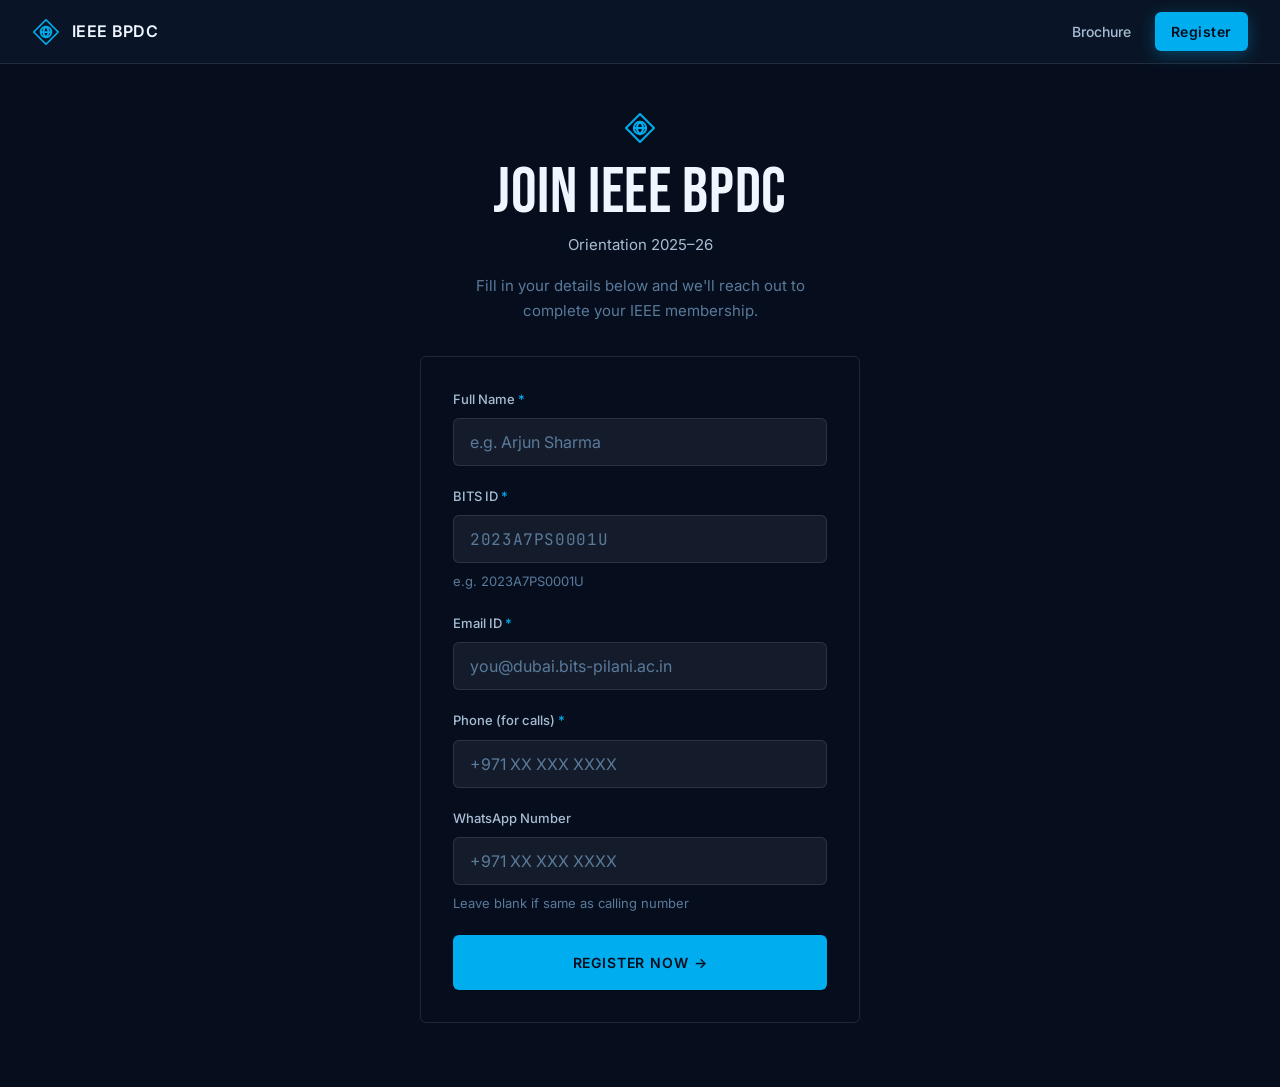
==== register.html @ 5b36d191 "IEEE BPDC orientation site: brochure, registration, admin Recreates the printed trifold as a scrolla" ====
<!DOCTYPE html>
<html lang="en">
<head>
  <meta charset="UTF-8">
  <meta name="viewport" content="width=device-width, initial-scale=1.0">
  <meta name="theme-color" content="#060E1E">
  <title>Join IEEE BPDC</title>
  <meta name="description" content="Register your interest in joining IEEE BPDC Student Chapter. Open to all disciplines at BITS Pilani Dubai.">

  <link rel="icon" type="image/png" href="assets/brand/ieee-icon.png">
  <link rel="apple-touch-icon" href="assets/brand/ieee-icon.png">

  <!-- Fonts -->
  <link rel="preconnect" href="https://fonts.googleapis.com">
  <link rel="preconnect" href="https://fonts.gstatic.com" crossorigin>
  <link href="https://fonts.googleapis.com/css2?family=Bebas+Neue&family=Inter:wght@400;500;600;700&family=JetBrains+Mono:wght@400;500&display=swap" rel="stylesheet">

  <!-- Styles -->
  <link rel="stylesheet" href="css/tokens.css">
  <link rel="stylesheet" href="css/base.css">
  <link rel="stylesheet" href="css/components.css">
</head>
<body data-page="registration">

  <!-- ============ Desktop top nav ============ -->
  <header class="nav-top" aria-label="Site navigation">
    <a href="brochure.html" class="nav-logo">
      <svg viewBox="0 0 24 24" fill="none" stroke="currentColor" stroke-width="1.5" stroke-linecap="round" stroke-linejoin="round" aria-hidden="true">
        <path d="M12 1.5 22.5 12 12 22.5 1.5 12z"/><circle cx="12" cy="12" r="4.6"/>
        <path d="M7.4 12h9.2M12 7.4c1.5 1.3 2.3 2.9 2.3 4.6S13.5 15.3 12 16.6c-1.5-1.3-2.3-2.9-2.3-4.6S10.5 8.7 12 7.4z"/>
      </svg>
      <span>IEEE BPDC</span>
    </a>
    <nav class="nav-links">
      <a href="brochure.html" class="nav-link">Brochure</a>
      <a href="register.html" class="nav-link nav-link-primary">Register</a>
    </nav>
  </header>

  <main class="register-main">

    <!-- ============ Header ============ -->
    <div class="register-header">
      <svg class="ieee-mark" viewBox="0 0 24 24" fill="none" stroke="currentColor" stroke-width="1.5" stroke-linecap="round" stroke-linejoin="round" role="img" aria-label="IEEE logo">
        <path d="M12 1.5 22.5 12 12 22.5 1.5 12z"/><circle cx="12" cy="12" r="4.6"/>
        <path d="M7.4 12h9.2M12 7.4c1.5 1.3 2.3 2.9 2.3 4.6S13.5 15.3 12 16.6c-1.5-1.3-2.3-2.9-2.3-4.6S10.5 8.7 12 7.4z"/>
      </svg>
      <h1>Join IEEE BPDC</h1>
      <p class="register-meta">Orientation 2025&ndash;26</p>
      <p class="register-sub">Fill in your details below and we'll reach out to complete your IEEE membership.</p>
    </div>

    <!-- ============ Form ============ -->
    <div class="form-wrap">
      <form id="registration-form" class="form-card" novalidate>

        <div class="form-group">
          <label for="full-name" class="form-label">Full Name <span class="required-star">*</span></label>
          <input type="text" id="full-name" name="full_name" placeholder="e.g. Arjun Sharma" autocomplete="name" required>
          <p class="form-error" id="full-name-error" role="alert" hidden></p>
        </div>

        <div class="form-group">
          <label for="bits-id" class="form-label">BITS ID <span class="required-star">*</span></label>
          <input type="text" id="bits-id" name="bits_id" placeholder="2023A7PS0001U" autocomplete="off" spellcheck="false" required>
          <p class="form-hint">e.g. 2023A7PS0001U</p>
          <p class="form-error" id="bits-id-error" role="alert" hidden></p>
        </div>

        <div class="form-group">
          <label for="email" class="form-label">Email ID <span class="required-star">*</span></label>
          <input type="email" id="email" name="email" placeholder="you@dubai.bits-pilani.ac.in" autocomplete="email" required>
          <p class="form-warning" id="email-warning" hidden></p>
          <p class="form-error" id="email-error" role="alert" hidden></p>
        </div>

        <div class="form-group">
          <label for="phone-call" class="form-label">Phone (for calls) <span class="required-star">*</span></label>
          <input type="tel" id="phone-call" name="phone_call" placeholder="+971 XX XXX XXXX" autocomplete="tel" required>
          <p class="form-error" id="phone-call-error" role="alert" hidden></p>
        </div>

        <div class="form-group">
          <label for="phone-whatsapp" class="form-label">WhatsApp Number</label>
          <input type="tel" id="phone-whatsapp" name="phone_whatsapp" placeholder="+971 XX XXX XXXX" autocomplete="tel">
          <p class="form-hint">Leave blank if same as calling number</p>
          <p class="form-error" id="phone-whatsapp-error" role="alert" hidden></p>
        </div>

        <p class="error-banner" id="form-error-banner" role="alert" hidden></p>

        <button type="submit" class="btn-primary btn-full" id="submit-btn">Register Now &rarr;</button>
      </form>

      <!-- ============ Success state ============ -->
      <div class="success-state" id="success-state" hidden>
        <div class="success-icon" aria-hidden="true">&#10003;</div>
        <h2>You're registered!</h2>
        <p>We'll reach out on your calling number to complete the IEEE membership process.</p>
        <p class="success-meta">Registered as: <strong id="success-name"></strong></p>
        <a href="brochure.html" class="btn-secondary">&larr; Back to Brochure</a>
      </div>
    </div>

  </main>

  <!-- ============ Mobile bottom nav ============ -->
  <nav class="nav-bottom" aria-label="Main navigation">
    <a href="brochure.html" class="nav-item" data-page="brochure">
      <svg class="nav-icon" viewBox="0 0 24 24" fill="none" stroke="currentColor" stroke-width="1.5" stroke-linecap="round" stroke-linejoin="round" aria-hidden="true">
        <path d="M4 4.5A1.5 1.5 0 0 1 5.5 3H19a1 1 0 0 1 1 1v13a1 1 0 0 1-1 1H5.5A1.5 1.5 0 0 0 4 19.5z"/>
        <path d="M4 19.5A1.5 1.5 0 0 1 5.5 18H20v3H5.5A1.5 1.5 0 0 1 4 19.5z"/>
      </svg>
      <span class="nav-label">Brochure</span>
    </a>
    <a href="register.html" class="nav-item" data-page="register">
      <svg class="nav-icon" viewBox="0 0 24 24" fill="none" stroke="currentColor" stroke-width="1.5" stroke-linecap="round" stroke-linejoin="round" aria-hidden="true">
        <path d="M9 3.5h6a1 1 0 0 1 1 1V6H8V4.5a1 1 0 0 1 1-1z"/>
        <path d="M16 5h2a2 2 0 0 1 2 2v12a2 2 0 0 1-2 2H6a2 2 0 0 1-2-2V7a2 2 0 0 1 2-2h2"/>
        <path d="M8.5 11.5h7M8.5 15.5h5"/>
      </svg>
      <span class="nav-label">Register</span>
    </a>
  </nav>

  <!-- Scripts -->
  <script src="js/config.js"></script>
  <script src="js/supabase.js"></script>
  <script src="js/sheets.js"></script>
  <script src="js/analytics.js"></script>
  <script src="js/form.js"></script>
</body>
</html>
---- css/tokens.css ----
/* ============================================================
   tokens.css — IEEE BPDC Site
   Single source of all design tokens. ONLY a :root block.
   Mirrors DESIGN_SYSTEM.md. Add new tokens here first.
   ============================================================ */

:root {
  /* === Primary Palette === */
  --color-navy-900: #060E1E;        /* Deepest background — page body */
  --color-navy-800: #0A1628;        /* Section backgrounds, card base */
  --color-navy-700: #0D1F3C;        /* Slightly lighter panels */
  --color-navy-600: #1A3A6E;        /* Mid-blue, secondary cards, borders */
  --color-navy-500: #1E4080;        /* Interactive hover states */

  /* === Accent — Cyan (IEEE brand) === */
  --color-cyan-400: #00AEEF;        /* Primary accent: links, highlights, bullets, active states */
  --color-cyan-300: #33C0F4;        /* Lighter cyan for hover on cyan elements */
  --color-cyan-600: #007BAB;        /* Darker cyan for pressed states */
  --color-cyan-muted: rgba(0,174,239,0.12);   /* Low-opacity cyan for highlight boxes */
  --color-cyan-border: rgba(0,174,239,0.30);  /* Cyan border without full saturation */

  /* === Accent — Gold (BPDC chapter) === */
  --color-gold-400: #C9A84C;        /* Used sparingly: chapter badge, premium labels */
  --color-gold-300: #DEC070;        /* Hover on gold elements */
  --color-gold-muted: rgba(201,168,76,0.15);  /* Gold highlight wash */

  /* === Text === */
  --color-text-primary: #F0F6FF;    /* Headings, primary body copy */
  --color-text-secondary: #A8BDD4;  /* Captions, secondary body, metadata */
  --color-text-muted: #5A7A9A;      /* Placeholder text, disabled states */
  --color-text-inverse: #060E1E;    /* Text on cyan or gold backgrounds */

  /* === Surface / UI === */
  --color-surface-card: rgba(255,255,255,0.04);     /* Glass card base */
  --color-surface-card-hover: rgba(255,255,255,0.07);
  --color-surface-input: rgba(255,255,255,0.06);    /* Form input backgrounds */
  --color-surface-input-focus: rgba(0,174,239,0.08);
  --color-border: rgba(255,255,255,0.10);           /* Default dividers and borders */
  --color-border-accent: var(--color-cyan-border);  /* Focused input borders */

  /* === Brochure panel palette (print recreation) === */
  --color-white: #FFFFFF;                       /* Panel A1/B1 print white — not for large text blocks */
  --color-paper-100: #FFFFFF;                   /* Panel A1 gradient stop 1 */
  --color-paper-200: #E8F4FD;                   /* Panel A1 gradient stop 2 */
  --color-paper-300: #C5E0F5;                   /* Panel A1 gradient stop 3 */
  --color-paper-ink: var(--color-navy-800);     /* Text on the light panel */
  --color-paper-ink-accent: var(--color-navy-600); /* Highlighted words on the light panel */
  --color-paper-rule: rgba(10,22,40,0.15);      /* Divider on the light panel */
  --color-benefits-start: #1A8FB8;              /* Panel B1 gradient origin */
  --color-pill-surface: rgba(255,255,255,0.10); /* Panel B1 benefit pill */
  --color-pill-border: rgba(255,255,255,0.18);
  --color-pill-text: rgba(255,255,255,0.80);
  --color-panel-glass: rgba(255,255,255,0.07);  /* Panel A2 highlight card */
  --color-panel-glass-soft: rgba(255,255,255,0.05); /* Panel B2 event card */

  /* === Path A: exact print reproduction, back side === */
  --print-b1-sky-1: #AFDFEC;      /* B1 gradient, top-left */
  --print-b1-sky-2: #8CC5DE;
  --print-b1-sky-3: #7EB3D3;      /* B1 gradient, right edge */
  --print-navy-frame: #16324F;    /* B1 dark container + pill outline */
  --print-pill: #8FCFE3;          /* B1 benefit pill fill */
  --print-pill-ink: #10283F;      /* B1 pill text */
  --print-b2-sky-1: #6E9FC4;      /* B2 gradient */
  --print-b2-sky-2: #5F92BC;
  --print-b2-card: rgba(48,86,122,0.88);  /* B2 event card */
  --print-b3-navy: #16305A;       /* B3 panel ground */
  --print-b3-navy-deep: #0F2344;
  --print-card-paper: #FBFCFD;    /* B3 emblem card */
  --print-emblem-navy: #16294D;
  --print-gold: #C9A84C;
  --print-gold-deep: #A8862F;

  /* === Path A: exact print reproduction, front side === */
  --print-a1-sky-1: #C6E6F1;      /* A1 panel ground */
  --print-a1-sky-2: #9FCFE4;
  --print-a1-sky-3: #7FB6D8;
  --print-paper: #F7FBFD;         /* A1 white card */
  --print-ink: #16294D;           /* navy body text across the front side */
  --print-ink-accent: #1F4E9C;    /* highlighted figures: 1884, 460000, 140+ years */
  --print-a2-sky-1: #CFE7F2;      /* A2 panel ground */
  --print-a2-sky-2: #A9CFE6;
  --print-a2-sky-3: #8CBDDC;
  --print-a2-card: rgba(255,255,255,0.52);
  --print-a3-sky-1: #7AA7CE;      /* A3 panel ground, deepest of the three */
  --print-a3-sky-2: #5183B3;
  --print-a3-sky-3: #3F6C9C;

  /* === Semantic (admin dashboard) === */
  --color-success: #22C55E;
  --color-warning: #F59E0B;
  --color-error: #EF4444;

  /* === Type Scale — Display (Bebas Neue) === */
  --type-display-xl: clamp(3.5rem, 8vw, 6rem);
  --type-display-lg: clamp(2.5rem, 5vw, 4rem);
  --type-display-md: clamp(1.8rem, 3.5vw, 2.5rem);

  /* === Type Scale — Body (Inter) === */
  --type-body-xl: 1.125rem;
  --type-body-lg: 1rem;
  --type-body-md: 0.9375rem;
  --type-body-sm: 0.8125rem;
  --type-body-xs: 0.6875rem;

  /* === Type Scale — Labels === */
  --type-label-lg: 0.875rem;
  --type-label-sm: 0.6875rem;

  /* === Type Scale — Mono (JetBrains Mono) === */
  --type-mono-lg: 1rem;
  --type-mono-sm: 0.8125rem;

  /* === Spacing (base-4) === */
  --space-1: 0.25rem;   /*  4px */
  --space-2: 0.5rem;    /*  8px */
  --space-3: 0.75rem;   /* 12px */
  --space-4: 1rem;      /* 16px */
  --space-5: 1.25rem;   /* 20px */
  --space-6: 1.5rem;    /* 24px */
  --space-8: 2rem;      /* 32px */
  --space-10: 2.5rem;   /* 40px */
  --space-12: 3rem;     /* 48px */
  --space-16: 4rem;     /* 64px */
  --space-20: 5rem;     /* 80px */
  --space-24: 6rem;     /* 96px */

  /* === Border Radius === */
  --radius-sm: 6px;
  --radius-md: 12px;
  --radius-lg: 18px;
  --radius-xl: 24px;
  --radius-pill: 999px;

  /* === Shadows and Glows === */
  --shadow-card: 0 2px 16px rgba(0,0,0,0.4);
  --shadow-card-hover: 0 8px 32px rgba(0,0,0,0.5), 0 0 0 1px var(--color-cyan-border);
  --glow-cyan: 0 0 24px rgba(0,174,239,0.25);
  --shadow-button: 0 4px 16px rgba(0,174,239,0.30);

  /* === Font Families === */
  --font-display: 'Bebas Neue', 'Arial Narrow', sans-serif;
  --font-body: 'Inter', system-ui, -apple-system, sans-serif;
  --font-mono: 'JetBrains Mono', ui-monospace, monospace;
}
---- css/base.css ----
/* ============================================================
   base.css — IEEE BPDC Site
   Reset, body, base typography, navigation.
   Every color references a token from tokens.css.
   ============================================================ */

/* ── 1. Reduced motion ──────────────────────────────────── */
@media (prefers-reduced-motion: reduce) {
  *, *::before, *::after {
    animation-duration: 0.01ms !important;
    animation-iteration-count: 1 !important;
    transition-duration: 0.01ms !important;
    scroll-behavior: auto !important;
  }
}

/* ── 2. Reset ───────────────────────────────────────────── */
*, *::before, *::after { box-sizing: border-box; margin: 0; padding: 0; }
img, svg { display: block; max-width: 100%; }
button { cursor: pointer; font: inherit; color: inherit; }
a { color: inherit; text-decoration: none; }
input, button, select, textarea { font-family: inherit; }
[hidden] { display: none !important; }

/* ── 3. Body ────────────────────────────────────────────── */
html { -webkit-text-size-adjust: 100%; }

body {
  background: var(--color-navy-900);
  background-repeat: no-repeat;
  background-attachment: fixed;
  color: var(--color-text-primary);
  font-family: var(--font-body);
  font-size: var(--type-body-lg);
  line-height: 1.65;
  -webkit-font-smoothing: antialiased;
  -moz-osx-font-smoothing: grayscale;
  padding-bottom: 60px; /* bottom nav height on mobile */
  overflow-x: hidden;
}
body[data-page="brochure"] {
  background-image: radial-gradient(ellipse 80% 40% at 50% 0%, rgba(0,174,239,0.06) 0%, transparent 70%);
}

/* ── 4. Base typography ─────────────────────────────────── */
h1, h2, h3 {
  font-family: var(--font-display);
  font-weight: 400;
  text-wrap: balance;
  line-height: 1.02;
  letter-spacing: 0.01em;
}
h4, h5, h6 { font-family: var(--font-body); font-weight: 600; text-wrap: balance; }
p { max-width: 65ch; }
ul, ol { list-style: none; }
strong, b { font-weight: 700; }
a:focus-visible,
button:focus-visible,
input:focus-visible {
  outline: 2px solid var(--color-cyan-400);
  outline-offset: 2px;
}
::selection { background: var(--color-cyan-400); color: var(--color-text-inverse); }

.visually-hidden {
  position: absolute;
  width: 1px; height: 1px;
  padding: 0; margin: -1px;
  overflow: hidden;
  clip: rect(0 0 0 0);
  white-space: nowrap;
  border: 0;
}

/* ── 5. Desktop top nav ─────────────────────────────────── */
.nav-top {
  display: none; /* mobile uses the bottom nav */
  position: sticky;
  top: 0;
  z-index: 100;
  background: rgba(10,22,40,0.92);
  backdrop-filter: blur(12px);
  -webkit-backdrop-filter: blur(12px);
  border-bottom: 1px solid var(--color-border);
  height: 64px;
  align-items: center;
  justify-content: space-between;
  padding: 0 var(--space-8);
}
.nav-logo {
  display: flex;
  align-items: center;
  gap: var(--space-3);
  font-weight: 600;
  font-size: var(--type-body-lg);
  color: var(--color-text-primary);
  letter-spacing: 0.02em;
}
.nav-logo svg { width: 28px; height: 28px; color: var(--color-cyan-400); }
.nav-links { display: flex; align-items: center; gap: var(--space-2); }
.nav-link {
  font-size: var(--type-label-lg);
  font-weight: 500;
  color: var(--color-text-secondary);
  padding: var(--space-2) var(--space-4);
  border-radius: var(--radius-sm);
  transition: color 0.18s ease, background 0.18s ease;
}
.nav-link:hover { color: var(--color-text-primary); background: var(--color-surface-card); }
.nav-link.active { color: var(--color-cyan-400); }
.nav-link-primary {
  background: var(--color-cyan-400);
  color: var(--color-text-inverse);
  font-weight: 600;
  letter-spacing: 0.04em;
  box-shadow: var(--shadow-button);
}
.nav-link-primary:hover { background: var(--color-cyan-300); color: var(--color-text-inverse); }
.nav-link-primary.active { color: var(--color-text-inverse); }
.nav-link-muted { color: var(--color-text-muted); }

/* ── 6. Mobile bottom nav ───────────────────────────────── */
.nav-bottom {
  position: fixed;
  bottom: 0;
  left: 0;
  width: 100%;
  z-index: 100;
  background: var(--color-navy-800);
  border-top: 1px solid var(--color-border);
  display: flex;
  height: 60px;
  padding-bottom: env(safe-area-inset-bottom, 0);
}
.nav-item {
  flex: 1;
  display: flex;
  flex-direction: column;
  align-items: center;
  justify-content: center;
  gap: 2px;
  color: var(--color-text-muted);
  transition: color 0.18s ease;
}
.nav-icon { width: 24px; height: 24px; color: currentColor; }
.nav-label {
  font-size: var(--type-body-xs);
  font-weight: 500;
  letter-spacing: 0.06em;
  text-transform: uppercase;
}
.nav-item:hover { color: var(--color-text-secondary); }
.nav-item.active { color: var(--color-cyan-400); }
.nav-item.active .nav-icon { color: var(--color-cyan-400); }

/* ── 7. Responsive nav swap ─────────────────────────────── */
@media (min-width: 768px) {
  /* .nav-top is position:sticky, so it occupies flow space itself —
     no body padding-top is needed to clear it. */
  body { padding-bottom: 0; }
  .nav-top { display: flex; }
  .nav-bottom { display: none; }
}
---- css/components.css ----
/* ============================================================
   components.css — IEEE BPDC Site
   Buttons, forms, cards, brochure panels, admin UI.
   All colors reference tokens from tokens.css.
   ============================================================ */

/* ── 1. Primary button ──────────────────────────────────── */
.btn-primary {
  display: inline-flex;
  align-items: center;
  justify-content: center;
  gap: var(--space-2);
  background: var(--color-cyan-400);
  color: var(--color-text-inverse);
  font-family: var(--font-body);
  font-weight: 600;
  font-size: var(--type-label-lg);
  letter-spacing: 0.06em;
  text-transform: uppercase;
  padding: var(--space-4) var(--space-8);
  border-radius: var(--radius-sm);
  border: none;
  min-height: 48px;
  transition: background 0.18s ease;
}
.btn-primary:hover { background: var(--color-cyan-300); }
.btn-primary:active { background: var(--color-cyan-600); }
.btn-primary:disabled,
.btn-primary[disabled] { opacity: 0.45; cursor: not-allowed; transform: none; }

/* ── 2. Secondary button ────────────────────────────────── */
.btn-secondary {
  display: inline-flex;
  align-items: center;
  justify-content: center;
  gap: var(--space-2);
  background: transparent;
  color: var(--color-cyan-400);
  font-family: var(--font-body);
  font-weight: 600;
  font-size: var(--type-label-lg);
  letter-spacing: 0.06em;
  text-transform: uppercase;
  padding: var(--space-4) var(--space-8);
  border-radius: var(--radius-sm);
  border: 1px solid var(--color-cyan-border);
  min-height: 48px;
  transition: background 0.18s ease, border-color 0.18s ease, color 0.18s ease;
}
.btn-secondary:hover { background: var(--color-cyan-muted); border-color: var(--color-cyan-400); color: var(--color-cyan-300); }
.btn-secondary:active { color: var(--color-cyan-600); }
.btn-secondary:disabled { opacity: 0.45; cursor: not-allowed; }

/* ── 3. Button modifiers ────────────────────────────────── */
.btn-full { width: 100%; justify-content: center; }
.btn-sm {
  padding: var(--space-2) var(--space-4);
  font-size: var(--type-body-sm);
  min-height: 36px;
}

/* ── 4. Spinner ─────────────────────────────────────────── */
.spinner {
  display: inline-block;
  width: 16px; height: 16px;
  border: 2px solid rgba(6,14,30,0.30);
  border-top-color: var(--color-text-inverse);
  border-radius: 50%;
  animation: spin 0.7s linear infinite;
}
@keyframes spin { to { transform: rotate(360deg); } }

/* ── 5. Form groups ─────────────────────────────────────── */
.form-group { display: flex; flex-direction: column; gap: var(--space-2); }
.form-label {
  font-family: var(--font-body);
  font-weight: 500;
  font-size: var(--type-body-sm);
  color: var(--color-text-secondary);
}
.required-star { color: var(--color-cyan-400); }
.form-hint {
  font-size: var(--type-body-sm);
  color: var(--color-text-muted);
}
.form-error {
  font-size: var(--type-body-sm);
  color: var(--color-error);
}
.form-warning {
  font-size: var(--type-body-sm);
  color: var(--color-warning);
}

/* ── 6. Inputs ──────────────────────────────────────────── */
input[type="text"],
input[type="email"],
input[type="tel"],
input[type="password"],
textarea {
  width: 100%;
  background: var(--color-surface-input);
  border: 1px solid var(--color-border);
  border-radius: var(--radius-sm);
  color: var(--color-text-primary);
  font-family: var(--font-body);
  font-weight: 400;
  font-size: var(--type-body-lg);
  padding: var(--space-3) var(--space-4);
  min-height: 48px;
  transition: border-color 0.18s ease, background 0.18s ease, box-shadow 0.18s ease;
}
input::placeholder, textarea::placeholder { color: var(--color-text-muted); }
input:focus, textarea:focus {
  outline: none;
  border-color: var(--color-cyan-400);
  background: var(--color-surface-input-focus);
}
input.has-error,
input.has-error:focus {
  border-color: var(--color-error);
}
/* BITS ID reads as a technical value — mono per the design system */
#bits-id { font-family: var(--font-mono); letter-spacing: 0.04em; }

/* ── 7. Card base ───────────────────────────────────────── */
.card {
  background: var(--color-surface-card);
  border: 1px solid var(--color-border);
  border-radius: var(--radius-md);
  padding: var(--space-6);
  backdrop-filter: blur(8px);
  -webkit-backdrop-filter: blur(8px);
}
.card-interactive { transition: box-shadow 0.2s ease, border-color 0.2s ease; }
.card-interactive:hover { box-shadow: var(--shadow-card-hover); }

/* ── 8. Stat tiles ──────────────────────────────────────── */
.stats-row { display: grid; grid-template-columns: 1fr; gap: var(--space-4); }
@media (min-width: 640px) { .stats-row { grid-template-columns: repeat(3, 1fr); } }

.stat-tile {
  background: var(--color-surface-card);
  border: 1px solid var(--color-border);
  border-left: 3px solid var(--color-cyan-400);
  border-radius: var(--radius-md);
  padding: var(--space-6);
}
.stat-number {
  font-family: var(--font-mono);
  font-size: var(--type-display-md);
  font-weight: 500;
  color: var(--color-text-primary);
  line-height: 1;
  margin-bottom: var(--space-2);
  font-variant-numeric: tabular-nums;
}
.stat-label {
  font-family: var(--font-body);
  font-weight: 600;
  font-size: var(--type-body-sm);
  color: var(--color-text-secondary);
  text-transform: uppercase;
  letter-spacing: 0.08em;
}
.stat-description {
  font-family: var(--font-body);
  font-weight: 400;
  font-size: var(--type-body-xs);
  color: var(--color-text-muted);
  margin-top: var(--space-1);
}

/* ── 9. Data table ──────────────────────────────────────── */
.table-container {
  overflow-x: auto;
  border: 1px solid var(--color-border);
  border-radius: var(--radius-md);
}
.data-table {
  width: 100%;
  border-collapse: collapse;
  font-size: var(--type-body-sm);
  white-space: nowrap;
}
.data-table th {
  background: var(--color-navy-800);
  color: var(--color-text-muted);
  font-family: var(--font-body);
  font-weight: 600;
  font-size: var(--type-body-xs);
  letter-spacing: 0.08em;
  text-transform: uppercase;
  padding: var(--space-3) var(--space-4);
  text-align: left;
  border-bottom: 1px solid var(--color-border);
  position: sticky;
  /* .table-container is an overflow-x:auto scroll container, so sticky here
     resolves against that container, not the page. Offsetting by the 56px
     nav height would push the header down inside the table and hide row 1. */
  top: 0;
  z-index: 1;
}
.data-table td {
  padding: var(--space-3) var(--space-4);
  border-bottom: 1px solid var(--color-border);
  color: var(--color-text-primary);
  font-family: var(--font-mono);
  font-size: var(--type-mono-sm);
}
.data-table td:nth-child(2) {
  font-family: var(--font-body);
  font-weight: 500;
}
.data-table tbody tr:hover { background: var(--color-surface-card-hover); }
.data-table tbody tr:last-child td { border-bottom: none; }
.row-number { color: var(--color-text-muted); font-variant-numeric: tabular-nums; }
.table-empty {
  text-align: center;
  color: var(--color-text-muted);
  font-family: var(--font-body);
  padding: var(--space-12) var(--space-6);
  white-space: normal;
}

/* ── 10. Brochure panel base ────────────────────────────── */
.brochure-hero {
  background: var(--color-navy-800);
  border-bottom: 1px solid var(--color-border);
  min-height: 56px;
  display: flex;
  align-items: center;
  justify-content: space-between;
  gap: var(--space-4);
  padding: var(--space-2) var(--space-4);
  flex-wrap: wrap;
}
.brochure-hero-left {
  display: flex;
  align-items: center;
  gap: var(--space-3);
  flex-wrap: wrap;
}
.brochure-hero-name {
  font-weight: 600;
  font-size: var(--type-body-sm);
  letter-spacing: 0.12em;
  text-transform: uppercase;
  color: var(--color-text-secondary);
}
.brochure-hero-sep { color: var(--color-text-muted); }
.brochure-hero-meta {
  font-weight: 400;
  font-size: var(--type-body-sm);
  color: var(--color-text-muted);
  white-space: nowrap;
}
@media (min-width: 768px) { .brochure-hero { min-height: 64px; padding-inline: var(--space-8); } }

/* ---------- Institutional co-brand lockup ---------- */
.cobrand {
  display: flex;
  align-items: center;
  gap: var(--space-3);
  flex-shrink: 0;
}
.cobrand-ieee { width: auto; height: 28px; }
.cobrand-bits { width: auto; height: 34px; }
.cobrand-rule {
  width: 1px;
  height: 26px;
  background: var(--color-border);
  flex-shrink: 0;
}
.cobrand-x {
  font-family: var(--font-body);
  font-weight: 500;
  font-size: var(--type-body-md);
  color: var(--color-text-muted);
  line-height: 1;
}
@media (min-width: 768px) {
  .cobrand-ieee { height: 32px; }
  .cobrand-bits { height: 40px; }
  .cobrand-rule { height: 32px; }
}
/* On a light ground the lockup needs the ink-coloured divider */
.cobrand-on-paper .cobrand-rule { background: rgba(22,41,77,0.28); }
.cobrand-on-paper .cobrand-x { color: var(--print-ink); }

.brochure-grid { display: grid; grid-template-columns: 1fr; }
@media (min-width: 768px) {
  .brochure-grid { grid-template-columns: 1fr 1fr 1fr; }
}

.panel {
  position: relative;
  overflow: hidden;
  display: flex;
  flex-direction: column;
  gap: var(--space-5);
  padding: var(--space-10) var(--space-6);
  opacity: 1;
}
@media (min-width: 768px) {
  .panel { min-height: 640px; padding: var(--space-12) var(--space-8); }
}
.panel > * { position: relative; z-index: 1; }
.panel-title {
  font-family: var(--font-display);
  font-size: var(--type-display-xl);
  color: var(--color-text-primary);
  line-height: 1.0;
}
.panel-title-lg { font-size: var(--type-display-lg); }
.panel-title-md { font-size: var(--type-display-md); }
.panel-body {
  font-size: var(--type-body-lg);
  color: var(--color-text-primary);
}
.panel-body-secondary { color: var(--color-text-secondary); }

/* Scroll-in animation */
.panel, .reveal { transition: opacity 0.4s ease-out, transform 0.4s ease-out; }
.js-reveal .panel,
.js-reveal .reveal { opacity: 0; transform: translateY(20px); }
.js-reveal .panel.is-visible,
.js-reveal .reveal.is-visible { opacity: 1; transform: translateY(0); }
.js-reveal .panel.is-visible > * { animation: panel-child-in 0.4s ease-out both; }
.js-reveal .panel.is-visible > *:nth-child(1) { animation-delay: 0ms; }
.js-reveal .panel.is-visible > *:nth-child(2) { animation-delay: 80ms; }
.js-reveal .panel.is-visible > *:nth-child(3) { animation-delay: 160ms; }
.js-reveal .panel.is-visible > *:nth-child(4) { animation-delay: 240ms; }
.js-reveal .panel.is-visible > *:nth-child(5) { animation-delay: 320ms; }
.js-reveal .panel.is-visible > *:nth-child(6) { animation-delay: 400ms; }
.js-reveal .panel.is-visible > *:nth-child(n+7) { animation-delay: 480ms; }
/* Decorative layers must not animate in with the content flow */
.js-reveal .panel.is-visible > .deco-dots,
.js-reveal .panel.is-visible > .deco-skyline,
.js-reveal .panel.is-visible > .deco-sparkles,
.js-reveal .panel.is-visible > .deco-corner { animation: none; }
@keyframes panel-child-in {
  from { opacity: 0; transform: translateY(12px); }
  to   { opacity: 1; transform: translateY(0); }
}

/* ============================================================
   PATH A — exact reproduction of the printed front side.
   Light blue panels, white display headings, navy body copy.
   ============================================================ */

/* ---------- Panel A1 — About Us ---------- */
.panel-a1 {
  background: linear-gradient(152deg,
    var(--print-a1-sky-1) 0%,
    var(--print-a1-sky-2) 45%,
    var(--print-a1-sky-3) 100%);
  color: var(--print-ink);
  padding: var(--space-6) var(--space-5);
  justify-content: center;
}
.about-card {
  background: var(--print-paper);
  border: 2px solid var(--print-ink);
  border-radius: 26px;
  padding: var(--space-8) var(--space-6);
  position: relative;
  overflow: hidden;
  display: flex;
  flex-direction: column;
  align-items: center;
  gap: var(--space-4);
  text-align: center;
}
/* faint skyline + swoosh watermarks inside the card */
.about-card .deco-skyline {
  position: absolute; left: 0; right: 0; top: 8%;
  width: 100%; height: 58%;
  z-index: 0; opacity: 0.13; color: var(--print-ink-accent);
}
.about-card .deco-swoosh {
  position: absolute; left: -18%; bottom: -12%;
  width: 136%; z-index: 0; opacity: 0.5; color: #7FB6D8;
}
.about-card .deco-dots { position: absolute; top: 16px; right: 16px; z-index: 0; color: var(--print-ink-accent); opacity: 0.22; }
.about-card > *:not(.deco-skyline):not(.deco-swoosh):not(.deco-dots) { position: relative; z-index: 1; }

.ieee-lockup-img { width: min(78%, 260px); height: auto; }
.a1-tagline {
  font-family: var(--font-body);
  font-weight: 700;
  font-style: italic;
  font-size: clamp(1.05rem, 2.6vw, 1.5rem);
  line-height: 1.2;
  color: var(--print-ink);
  max-width: none;
}
.a1-rule {
  width: 68%;
  height: 1px;
  background: rgba(22,41,77,0.28);
  position: relative;
  border: 0;
}
.a1-rule::after {
  content: "";
  position: absolute;
  left: 50%; top: 50%;
  width: 5px; height: 5px;
  border-radius: 50%;
  background: var(--print-ink-accent);
  transform: translate(-50%, -50%);
}
.about-badge {
  display: inline-block;
  background: var(--print-ink);
  color: var(--color-white);
  border: 2px solid #4B77C4;
  border-radius: var(--radius-pill);
  padding: var(--space-2) var(--space-8);
  font-family: var(--font-display);
  font-size: clamp(1.1rem, 2.6vw, 1.5rem);
  letter-spacing: 0.06em;
  line-height: 1.15;
}
.panel-a1 p {
  color: var(--print-ink);
  font-size: var(--type-body-md);
  line-height: 1.5;
  max-width: 40ch;
  margin: 0 auto;
}
.panel-a1 .text-accent { color: var(--print-ink-accent); font-weight: 700; }
.icon-block {
  display: flex;
  align-items: center;
  gap: var(--space-4);
  text-align: left;
}
.icon-block .icon-ring {
  width: 54px; height: 54px;
  flex-shrink: 0;
  border: 1.5px solid var(--print-ink);
  border-radius: 50%;
  display: flex; align-items: center; justify-content: center;
}
.icon-block .icon-ring svg { width: 30px; height: 30px; color: var(--print-ink); }
.icon-block .icon-divider { width: 1px; align-self: stretch; background: rgba(22,41,77,0.25); }
.icon-block p { text-align: left; font-size: var(--type-body-sm); margin: 0; }

.stats-strip {
  display: grid;
  grid-template-columns: repeat(4, 1fr);
  background: var(--color-white);
  border-radius: 14px;
  padding: var(--space-3) var(--space-1);
  width: 100%;
}
.stat-item {
  display: flex;
  flex-direction: column;
  align-items: center;
  gap: 2px;
  padding: 0 var(--space-1);
  border-left: 1px solid rgba(22,41,77,0.18);
}
.stat-item:first-child { border-left: 0; }
.stat-item svg { width: 24px; height: 24px; color: var(--print-ink); }
.stat-item-number {
  font-family: var(--font-display);
  font-size: clamp(1rem, 2.4vw, 1.4rem);
  line-height: 1.05;
  color: var(--print-ink-accent);
  letter-spacing: 0.01em;
}
.stat-item-label {
  font-weight: 600;
  font-size: 0.5rem;
  text-transform: uppercase;
  letter-spacing: 0.05em;
  color: var(--print-ink);
  line-height: 1.2;
}

/* ---------- Panel A2 — Why Join IEEE? ---------- */
.panel-a2 {
  background: linear-gradient(165deg,
    var(--print-a2-sky-1) 0%,
    var(--print-a2-sky-2) 55%,
    var(--print-a2-sky-3) 100%);
  gap: var(--space-4);
}
.panel-a2 .print-title { font-size: clamp(2.3rem, 5.2vw, 3.5rem); }
.panel-a2 .panel-body,
.panel-a2 .lead-bold,
.panel-a2 .disciplines,
.panel-a2 .closing-line {
  color: var(--print-ink);
  font-weight: 700;
  font-size: var(--type-body-lg);
  line-height: 1.45;
  max-width: 34ch;
}
.benefit-card {
  background: var(--print-a2-card);
  border: 0;
  border-radius: 6px 20px 20px 20px;
  padding: var(--space-5) var(--space-5) var(--space-5) var(--space-4);
}
.benefit-card-heading {
  font-weight: 700;
  font-size: var(--type-body-lg);
  color: var(--print-ink);
  margin-bottom: var(--space-2);
}
.benefit-list li {
  position: relative;
  padding-left: var(--space-5);
  padding-block: 2px;
  color: var(--print-ink);
  font-weight: 700;
  font-size: var(--type-body-lg);
  line-height: 1.4;
}
.benefit-list li::before {
  content: "\2022";
  position: absolute;
  left: 4px;
  color: var(--print-ink);
}
.who-can-join { margin-top: var(--space-6); }

/* ---------- Panel A3 — Vision & Mission ---------- */
.panel-a3 {
  background: linear-gradient(168deg,
    var(--print-a3-sky-1) 0%,
    var(--print-a3-sky-2) 52%,
    var(--print-a3-sky-3) 100%);
  gap: var(--space-4);
}
.panel-a3 .print-title { font-size: clamp(2.4rem, 5.6vw, 3.7rem); }
.panel-a3 .panel-body {
  color: var(--color-white);
  font-weight: 700;
  font-size: var(--type-body-lg);
  line-height: 1.45;
  max-width: 34ch;
}
.a3-heading-row { display: flex; align-items: flex-start; justify-content: space-between; gap: var(--space-3); }
.a3-icon { width: clamp(74px, 15vw, 118px); height: auto; color: var(--color-white); flex-shrink: 0; }
.panel-cta {
  margin-top: auto;
  padding-top: var(--space-8);
  font-weight: 700;
  font-size: clamp(1.1rem, 2.6vw, 1.5rem);
  color: var(--color-white);
  line-height: 1.5;
  max-width: none;
}
.panel-cta span { text-decoration: underline; text-underline-offset: 5px; text-decoration-thickness: 2px; }

/* ============================================================
   PATH A — exact reproduction of the printed back side.
   Colours, structure and hierarchy follow the brochure artwork
   rather than the dark-only site palette.
   ============================================================ */

/* ---------- Shared: small-caps display headings ---------- */
.print-title {
  font-family: var(--font-display);
  color: var(--color-white);
  line-height: 0.92;
  letter-spacing: 0.005em;
  font-size: clamp(2.6rem, 6.5vw, 3.9rem);
  max-width: none;
}
.print-title .cap { font-size: 1.24em; line-height: 0.8; }

/* ---------- Panel B1 — Membership Benefits ---------- */
.panel-b1 {
  background:
    linear-gradient(118deg,
      var(--print-b1-sky-1) 0%,
      var(--print-b1-sky-2) 52%,
      var(--print-b1-sky-3) 100%);
  gap: var(--space-6);
  padding-top: var(--space-16);
}
/* descending circuit traces, upper-left */
.panel-b1 .deco-circuit {
  position: absolute;
  top: 0; left: 0;
  width: 100%;
  height: 128px;
  z-index: 0;
  color: var(--print-navy-frame);
  opacity: 0.28;
  pointer-events: none;
}
.benefit-frame {
  background: var(--print-navy-frame);
  border-radius: 26px;
  padding: var(--space-4);
  display: flex;
  flex-direction: column;
  gap: var(--space-3);
}
.benefit-pill {
  background: var(--print-pill);
  border: 2px solid var(--print-navy-frame);
  border-radius: 14px;
  padding: var(--space-4) var(--space-5);
  text-align: center;
  color: var(--print-pill-ink);
  font-size: var(--type-body-md);
  line-height: 1.45;
  max-width: none;
}
.benefit-pill strong { font-weight: 700; color: var(--print-pill-ink); }

/* ---------- Panel B2 — What We Have Organized ---------- */
.panel-b2 {
  background: linear-gradient(150deg, var(--print-b2-sky-1) 0%, var(--print-b2-sky-2) 100%);
  gap: var(--space-5);
}
.panel-b2 .print-title {
  margin-bottom: var(--space-1);
  font-size: clamp(2.1rem, 4.4vw, 3.3rem);
  white-space: nowrap;
}
.b2-heading { display: flex; align-items: flex-end; justify-content: flex-start; gap: var(--space-4); flex-wrap: wrap; }
.b2-heading-text { display: flex; flex-direction: column; }
.b2-year {
  font-family: var(--font-display);
  font-size: clamp(1.3rem, 3vw, 1.75rem);
  color: var(--color-white);
  letter-spacing: 0.02em;
  line-height: 1;
}
.b2-globe { width: clamp(52px, 9vw, 78px); height: auto; color: var(--color-white); flex-shrink: 0; margin-bottom: 0.42em; }
.event-grid { display: flex; flex-direction: column; gap: var(--space-5); }
.event-card {
  background: var(--print-b2-card);
  border: 0;
  border-radius: 18px;
  padding: var(--space-5) var(--space-6);
}
.event-card-label {
  font-family: var(--font-body);
  font-weight: 700;
  font-size: var(--type-body-lg);
  color: var(--color-white);
  margin-bottom: var(--space-2);
}
.event-card ul { list-style: none; padding-left: var(--space-4); }
.event-card li {
  font-size: var(--type-body-lg);
  color: var(--color-white);
  padding: 1px 0 1px var(--space-5);
  position: relative;
  line-height: 1.5;
}
.event-card li::before {
  content: "\2022";
  color: var(--color-white);
  position: absolute;
  left: 0;
  font-size: 1.1em;
}

/* ---------- Panel B3 — Chapter identity & contact ---------- */
.panel-b3 {
  background: var(--print-b3-navy);
  gap: var(--space-6);
  padding-inline: var(--space-5);
}
.panel-b3::before {
  content: "";
  position: absolute; inset: 0; z-index: 0;
  background-image:
    radial-gradient(var(--print-gold) 1px, transparent 1.2px),
    radial-gradient(var(--print-gold) 1px, transparent 1.2px);
  background-size: 9px 9px, 9px 9px;
  background-position: 6% 46%, 94% 62%;
  background-repeat: repeat, repeat;
  -webkit-mask-image:
    radial-gradient(circle at 4% 46%, #000 0 46px, transparent 47px),
    radial-gradient(circle at 96% 62%, #000 0 46px, transparent 47px);
  mask-image:
    radial-gradient(circle at 4% 46%, #000 0 46px, transparent 47px),
    radial-gradient(circle at 96% 62%, #000 0 46px, transparent 47px);
  opacity: 0.55;
  pointer-events: none;
}
/* white emblem card, with the print's swept bottom-right corner */
.chapter-card {
  background: var(--print-card-paper);
  border: 0;
  border-radius: 18px 18px 74px 18px;
  padding: var(--space-6) var(--space-5) var(--space-8);
  text-align: center;
  position: relative;
  display: flex;
  flex-direction: column;
  align-items: center;
  gap: 0;
  overflow: hidden;
}
.chapter-emblem { width: 100%; max-width: 320px; height: auto; }
.chapter-ieee {
  font-family: var(--font-body);
  font-weight: 700;
  font-size: clamp(3.2rem, 9vw, 4.6rem);
  line-height: 0.9;
  color: var(--print-emblem-navy);
  letter-spacing: 0.02em;
  margin-top: var(--space-1);
}
.chapter-rule-row {
  display: flex;
  align-items: center;
  gap: var(--space-3);
  width: 100%;
  margin-top: var(--space-3);
}
.chapter-rule { flex: 1; height: 2px; background: var(--print-gold); }
.chapter-name {
  font-family: var(--font-body);
  font-weight: 700;
  font-size: clamp(0.95rem, 2.4vw, 1.2rem);
  color: var(--print-gold-deep);
  letter-spacing: 0.03em;
  text-transform: uppercase;
  white-space: nowrap;
}
.chapter-tagline {
  font-family: var(--font-body);
  font-weight: 500;
  font-size: var(--type-body-sm);
  color: var(--print-emblem-navy);
  letter-spacing: 0.22em;
  text-transform: uppercase;
  margin-top: var(--space-3);
}

/* ── 12. Contact list (Path A) ──────────────────────────── */
.contact-list {
  list-style: none;
  display: flex;
  flex-direction: column;
  gap: var(--space-4);
  margin-top: var(--space-2);
}
.contact-item { display: flex; align-items: center; gap: var(--space-3); }
/* gold ring, white glyph — as printed */
.contact-badge {
  width: 38px; height: 38px;
  flex-shrink: 0;
  border: 2px solid var(--print-gold);
  border-radius: 50%;
  display: flex;
  align-items: center;
  justify-content: center;
}
.contact-badge svg { width: 20px; height: 20px; color: var(--color-white); }
.contact-divider { width: 2px; align-self: stretch; background: var(--print-gold); flex-shrink: 0; }
.contact-text {
  font-size: var(--type-body-md);
  color: var(--color-white);
  line-height: 1.35;
  max-width: none;
}
.contact-text a { color: var(--color-white); text-decoration: underline; text-underline-offset: 3px; }
.contact-text a:hover { color: var(--print-gold); }

/* Foot of B3: skyline, IEEE mark, gold corner chevrons */
.panel-b3 .deco-skyline { color: #2E4E82; opacity: 0.75; height: 92px; }
.bottom-strip {
  margin-top: auto;
  padding-top: var(--space-16);
  display: flex;
  flex-direction: column;
  align-items: center;
  gap: 2px;
  text-align: center;
}
.bottom-strip .ieee-lockup { display: flex; align-items: center; gap: var(--space-2); }
.bottom-strip .ieee-lockup svg { width: 26px; height: 26px; color: var(--color-white); }
.bottom-strip .ieee-wordmark {
  font-family: var(--font-body);
  font-weight: 700;
  font-size: 1.6rem;
  line-height: 1;
  letter-spacing: 0.02em;
  color: var(--color-white);
}
.bottom-strip .ieee-tagline {
  font-style: italic;
  font-size: var(--type-body-xs);
  color: var(--color-white);
  line-height: 1.25;
}
.deco-corner {
  position: absolute;
  bottom: 0;
  width: 78px;
  height: 58px;
  z-index: 1;
  pointer-events: none;
}
.deco-corner::after {
  content: "";
  position: absolute;
  inset: 0;
  border-bottom: 4px solid var(--print-gold);
}
.deco-corner-left  { left: 0; }
.deco-corner-left::after  { border-left: 4px solid var(--print-gold); transform: skewX(-24deg); transform-origin: bottom left; }
.deco-corner-right { right: 0; }
.deco-corner-right::after { border-right: 4px solid var(--print-gold); transform: skewX(24deg); transform-origin: bottom right; }

/* Brochure CTA */
.brochure-cta {
  background: var(--color-navy-800);
  border-top: 1px solid var(--color-border);
  text-align: center;
  padding: var(--space-16) var(--space-6);
}
.brochure-cta > * { margin-inline: auto; }
.brochure-cta .cta-eyebrow {
  font-size: var(--type-body-sm);
  color: var(--color-text-muted);
}
.brochure-cta h2 {
  font-size: var(--type-display-md);
  color: var(--color-text-primary);
  margin: var(--space-2) 0 var(--space-3);
}
.brochure-cta .cta-body {
  font-size: var(--type-body-md);
  color: var(--color-text-secondary);
  margin-bottom: var(--space-8);
}

/* ── 13. Registration page ──────────────────────────────── */
.register-main { padding-bottom: var(--space-16); }
.register-header { text-align: center; padding: var(--space-12) var(--space-6) var(--space-8); }
.register-header > * { margin-inline: auto; }
.register-header .ieee-mark { width: 32px; height: auto; color: var(--color-cyan-400); margin-bottom: var(--space-4); }
.register-header h1 {
  font-size: var(--type-display-lg);
  color: var(--color-text-primary);
}
.register-header .register-meta {
  font-size: var(--type-body-md);
  color: var(--color-text-secondary);
  margin-top: var(--space-2);
}
.register-header .register-sub {
  font-size: var(--type-body-md);
  color: var(--color-text-muted);
  margin-top: var(--space-4);
  max-width: 42ch;
}
.form-wrap { padding: 0 var(--space-4); }
.form-card {
  display: flex;
  flex-direction: column;
  gap: var(--space-5);
  background: transparent;
  border: 1px solid var(--color-border);
  border-radius: var(--radius-sm);
  padding: var(--space-8);
  max-width: 440px;
  margin: 0 auto;
}
.form-card[hidden] { display: none; }

/* ── 14. Success state ──────────────────────────────────── */
.success-state {
  text-align: center;
  padding: var(--space-12) var(--space-6);
  max-width: 480px;
  margin: 0 auto;
  animation: fade-in 0.3s ease both;
}
.success-state > * { margin-inline: auto; }
@keyframes fade-in { from { opacity: 0; } to { opacity: 1; } }
.success-icon {
  width: 64px; height: 64px;
  background: transparent;
  border: 1px solid var(--color-cyan-400);
  border-radius: 50%;
  display: flex; align-items: center; justify-content: center;
  font-size: 1.5rem;
  color: var(--color-cyan-400);
  margin: 0 auto var(--space-6);
}
.success-state h2 {
  font-family: var(--font-display);
  font-size: var(--type-display-md);
  color: var(--color-text-primary);
}
.success-state p { color: var(--color-text-secondary); margin-top: var(--space-3); }
.success-meta {
  font-size: var(--type-body-sm);
  color: var(--color-text-muted);
  margin-top: var(--space-4);
}
.success-meta strong { color: var(--color-text-primary); }
.success-state .btn-secondary { margin-top: var(--space-8); }

/* ── 15. Error banner ───────────────────────────────────── */
.error-banner {
  background: rgba(239,68,68,0.10);
  border: 1px solid rgba(239,68,68,0.35);
  border-radius: var(--radius-sm);
  color: var(--color-error);
  font-size: var(--type-body-sm);
  padding: var(--space-3) var(--space-4);
  max-width: none;
}

/* ── 16. Admin nav ──────────────────────────────────────── */
.admin-nav {
  background: rgba(10,22,40,0.95);
  backdrop-filter: blur(12px);
  -webkit-backdrop-filter: blur(12px);
  border-bottom: 1px solid var(--color-border);
  padding: 0 var(--space-6);
  height: 56px;
  display: flex;
  align-items: center;
  justify-content: space-between;
  position: sticky;
  top: 0;
  z-index: 100;
}
.admin-nav-left { display: flex; align-items: center; gap: var(--space-3); }
.admin-nav-left svg { width: 24px; height: 24px; color: var(--color-cyan-400); }
.admin-nav-title {
  font-family: var(--font-body);
  font-weight: 600;
  font-size: var(--type-body-lg);
  color: var(--color-text-primary);
}
.admin-label {
  background: var(--color-cyan-muted);
  color: var(--color-cyan-400);
  border: 1px solid var(--color-cyan-border);
  border-radius: var(--radius-sm);
  font-size: var(--type-body-xs);
  font-weight: 600;
  letter-spacing: 0.08em;
  text-transform: uppercase;
  padding: 2px 6px;
  margin-left: var(--space-2);
  vertical-align: middle;
}
.admin-layout {
  min-height: 100vh;
  background: var(--color-navy-900);
  display: flex;
  flex-direction: column;
}
.admin-content {
  max-width: 1200px;
  margin: 0 auto;
  padding: var(--space-8) var(--space-6);
  width: 100%;
  display: flex;
  flex-direction: column;
  gap: var(--space-8);
}
.stats-section { display: flex; flex-direction: column; gap: var(--space-4); }
.registrations-section { display: flex; flex-direction: column; gap: var(--space-5); }
.section-header {
  display: flex;
  align-items: center;
  justify-content: space-between;
  gap: var(--space-4);
  flex-wrap: wrap;
}
.section-title {
  font-family: var(--font-display);
  font-size: var(--type-display-md);
  color: var(--color-text-primary);
}
.section-actions { display: flex; gap: var(--space-3); flex-wrap: wrap; }

/* ── 17. Admin login ────────────────────────────────────── */
.admin-login-screen {
  min-height: 100vh;
  display: flex;
  align-items: center;
  justify-content: center;
  background: var(--color-navy-900);
  padding: var(--space-6);
}
.login-card {
  background: var(--color-surface-card);
  border: 1px solid var(--color-border);
  border-radius: var(--radius-lg);
  padding: var(--space-10);
  width: 100%;
  max-width: 360px;
}
.login-card form { display: flex; flex-direction: column; gap: var(--space-5); }
.login-brand { text-align: center; }
.login-brand svg { width: 40px; height: auto; color: var(--color-text-primary); margin: 0 auto var(--space-4); }
.login-brand h1 {
  font-size: var(--type-display-md);
  color: var(--color-text-primary);
}
.login-brand .login-sub {
  font-weight: 500;
  font-size: var(--type-body-sm);
  color: var(--color-text-muted);
  letter-spacing: 0.08em;
  text-transform: uppercase;
  margin-top: var(--space-1);
}
.login-divider {
  height: 1px;
  background: var(--color-border);
  border: 0;
  margin: var(--space-6) 0;
}

/* Panel B3 print details: skyline foot + gold corner accents */
.panel-b3 .deco-skyline { color: var(--color-cyan-400); opacity: 0.15; }
.deco-corner {
  position: absolute;
  bottom: 0;
  width: 64px;
  height: 64px;
  z-index: 0;
  border-bottom: 3px solid var(--color-gold-400);
  opacity: 0.85;
  pointer-events: none;
}
.deco-corner-left  { left: 0;  border-left: 3px solid var(--color-gold-400);  border-bottom-left-radius: 4px; }
.deco-corner-right { right: 0; border-right: 3px solid var(--color-gold-400); border-bottom-right-radius: 4px; }
.chapter-card .chapter-mark { width: 96px; height: 96px; }

/* Co-brand lockup inside the admin login card and nav */
.cobrand-login {
  justify-content: center;
  margin: 0 auto var(--space-5);
}
.cobrand-login .cobrand-ieee { height: 40px; }
.cobrand-login .cobrand-bits { height: 42px; }
.cobrand-login .cobrand-rule { height: 36px; }
.cobrand-nav .cobrand-ieee { height: 24px; }
.cobrand-nav .cobrand-bits { height: 26px; }
.cobrand-nav .cobrand-rule { height: 22px; }
.admin-nav-left { gap: var(--space-4); }
@media (max-width: 560px) {
  .cobrand-nav .cobrand-bits { display: none; }
  .cobrand-nav .cobrand-rule, .cobrand-nav .cobrand-x { display: none; }
}
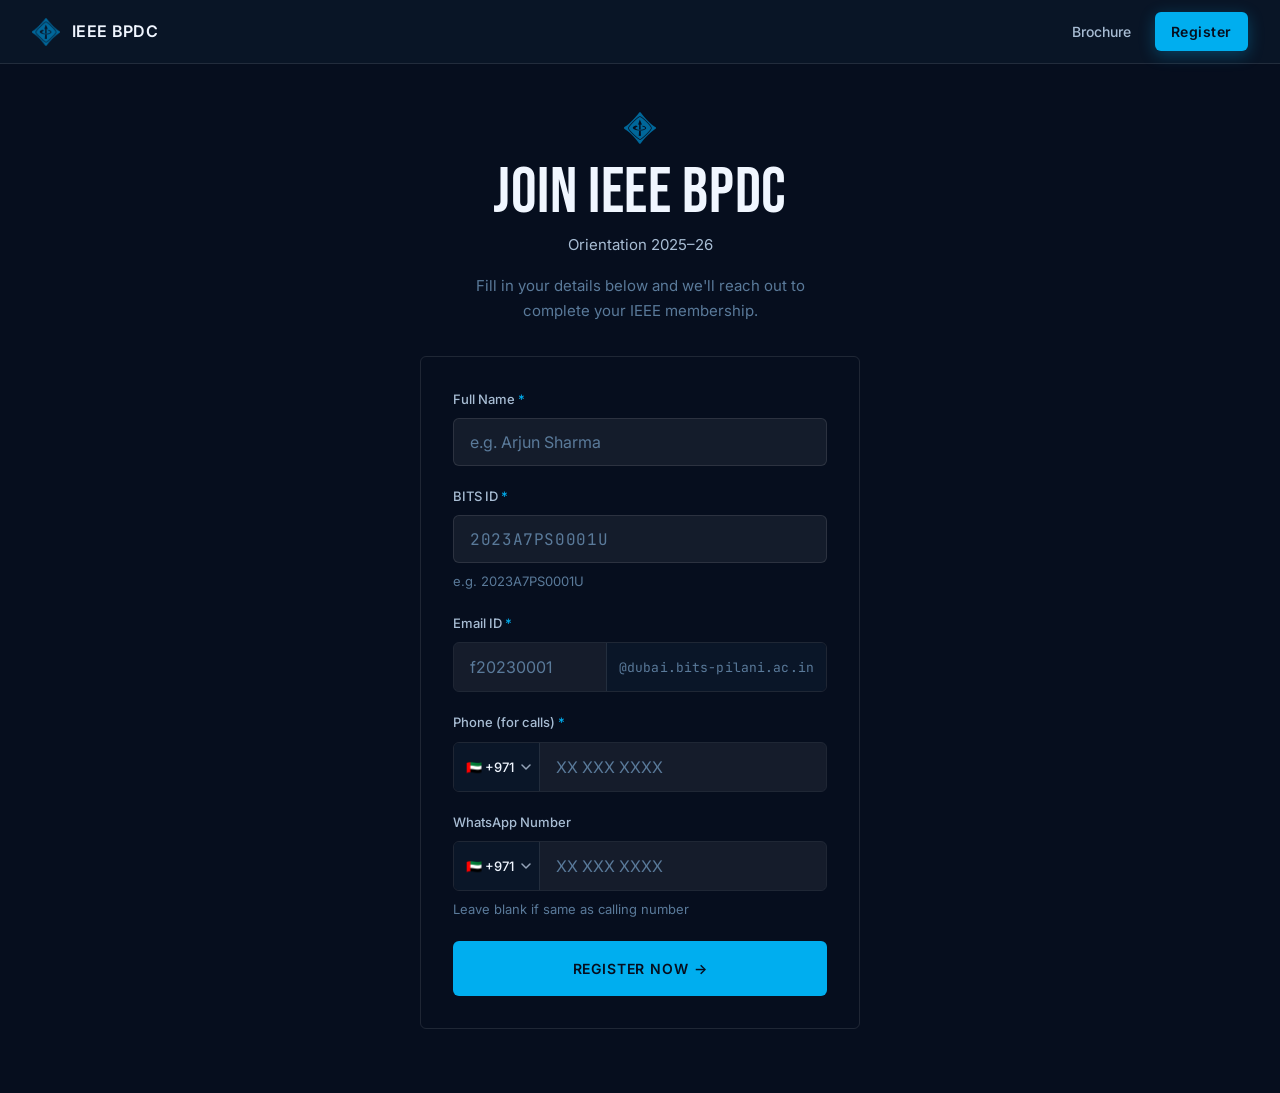
==== commit 239c61a0: "feat: registration form UX improvements & official IEEE logo - Email field: pre-filled @dubai.bits-p" ====
--- a/register.html
+++ b/register.html
@@ -25,10 +25,7 @@
   <!-- ============ Desktop top nav ============ -->
   <header class="nav-top" aria-label="Site navigation">
     <a href="brochure.html" class="nav-logo">
-      <svg viewBox="0 0 24 24" fill="none" stroke="currentColor" stroke-width="1.5" stroke-linecap="round" stroke-linejoin="round" aria-hidden="true">
-        <path d="M12 1.5 22.5 12 12 22.5 1.5 12z"/><circle cx="12" cy="12" r="4.6"/>
-        <path d="M7.4 12h9.2M12 7.4c1.5 1.3 2.3 2.9 2.3 4.6S13.5 15.3 12 16.6c-1.5-1.3-2.3-2.9-2.3-4.6S10.5 8.7 12 7.4z"/>
-      </svg>
+      <img src="assets/brand/ieee-icon.png" alt="IEEE" class="nav-logo-img" width="512" height="512">
       <span>IEEE BPDC</span>
     </a>
     <nav class="nav-links">
@@ -41,10 +38,7 @@
 
     <!-- ============ Header ============ -->
     <div class="register-header">
-      <svg class="ieee-mark" viewBox="0 0 24 24" fill="none" stroke="currentColor" stroke-width="1.5" stroke-linecap="round" stroke-linejoin="round" role="img" aria-label="IEEE logo">
-        <path d="M12 1.5 22.5 12 12 22.5 1.5 12z"/><circle cx="12" cy="12" r="4.6"/>
-        <path d="M7.4 12h9.2M12 7.4c1.5 1.3 2.3 2.9 2.3 4.6S13.5 15.3 12 16.6c-1.5-1.3-2.3-2.9-2.3-4.6S10.5 8.7 12 7.4z"/>
-      </svg>
+      <img class="ieee-mark" src="assets/brand/ieee-icon.png" alt="IEEE logo" width="512" height="512">
       <h1>Join IEEE BPDC</h1>
       <p class="register-meta">Orientation 2025&ndash;26</p>
       <p class="register-sub">Fill in your details below and we'll reach out to complete your IEEE membership.</p>
@@ -68,23 +62,93 @@
         </div>
 
         <div class="form-group">
-          <label for="email" class="form-label">Email ID <span class="required-star">*</span></label>
-          <input type="email" id="email" name="email" placeholder="you@dubai.bits-pilani.ac.in" autocomplete="email" required>
-          <p class="form-warning" id="email-warning" hidden></p>
-          <p class="form-error" id="email-error" role="alert" hidden></p>
+          <label for="email-local" class="form-label">Email ID <span class="required-star">*</span></label>
+          <div class="email-input-group">
+            <input type="text" id="email-local" name="email_local" placeholder="f20230001" autocomplete="username" spellcheck="false" required>
+            <span class="email-domain-suffix">@dubai.bits-pilani.ac.in</span>
+          </div>
+          <p class="form-error" id="email-local-error" role="alert" hidden></p>
         </div>
 
         <div class="form-group">
-          <label for="phone-call" class="form-label">Phone (for calls) <span class="required-star">*</span></label>
-          <input type="tel" id="phone-call" name="phone_call" placeholder="+971 XX XXX XXXX" autocomplete="tel" required>
-          <p class="form-error" id="phone-call-error" role="alert" hidden></p>
+          <label for="phone-call-number" class="form-label">Phone (for calls) <span class="required-star">*</span></label>
+          <div class="phone-input-group">
+            <select id="phone-call-code" name="phone_call_code" class="country-code-select" autocomplete="tel-country-code">
+              <option value="+971" selected>🇦🇪 +971</option>
+              <option value="+91">🇮🇳 +91</option>
+              <option value="+92">🇵🇰 +92</option>
+              <option value="+966">🇸🇦 +966</option>
+              <option value="+968">🇴🇲 +968</option>
+              <option value="+973">🇧🇭 +973</option>
+              <option value="+974">🇶🇦 +974</option>
+              <option value="+965">🇰🇼 +965</option>
+              <option value="+962">🇯🇴 +962</option>
+              <option value="+20">🇪🇬 +20</option>
+              <option value="+94">🇱🇰 +94</option>
+              <option value="+880">🇧🇩 +880</option>
+              <option value="+977">🇳🇵 +977</option>
+              <option value="+63">🇵🇭 +63</option>
+              <option value="+1">🇺🇸 +1</option>
+              <option value="+44">🇬🇧 +44</option>
+              <option value="+61">🇦🇺 +61</option>
+              <option value="+49">🇩🇪 +49</option>
+              <option value="+33">🇫🇷 +33</option>
+              <option value="+234">🇳🇬 +234</option>
+              <option value="+254">🇰🇪 +254</option>
+              <option value="+27">🇿🇦 +27</option>
+              <option value="+60">🇲🇾 +60</option>
+              <option value="+65">🇸🇬 +65</option>
+              <option value="+86">🇨🇳 +86</option>
+              <option value="+82">🇰🇷 +82</option>
+              <option value="+81">🇯🇵 +81</option>
+              <option value="+7">🇷🇺 +7</option>
+              <option value="+39">🇮🇹 +39</option>
+              <option value="+34">🇪🇸 +34</option>
+            </select>
+            <input type="tel" id="phone-call-number" name="phone_call_number" placeholder="XX XXX XXXX" autocomplete="tel-national" required>
+          </div>
+          <p class="form-error" id="phone-call-number-error" role="alert" hidden></p>
         </div>
 
         <div class="form-group">
-          <label for="phone-whatsapp" class="form-label">WhatsApp Number</label>
-          <input type="tel" id="phone-whatsapp" name="phone_whatsapp" placeholder="+971 XX XXX XXXX" autocomplete="tel">
+          <label for="phone-whatsapp-number" class="form-label">WhatsApp Number</label>
+          <div class="phone-input-group">
+            <select id="phone-whatsapp-code" name="phone_whatsapp_code" class="country-code-select" autocomplete="tel-country-code">
+              <option value="+971" selected>🇦🇪 +971</option>
+              <option value="+91">🇮🇳 +91</option>
+              <option value="+92">🇵🇰 +92</option>
+              <option value="+966">🇸🇦 +966</option>
+              <option value="+968">🇴🇲 +968</option>
+              <option value="+973">🇧🇭 +973</option>
+              <option value="+974">🇶🇦 +974</option>
+              <option value="+965">🇰🇼 +965</option>
+              <option value="+962">🇯🇴 +962</option>
+              <option value="+20">🇪🇬 +20</option>
+              <option value="+94">🇱🇰 +94</option>
+              <option value="+880">🇧🇩 +880</option>
+              <option value="+977">🇳🇵 +977</option>
+              <option value="+63">🇵🇭 +63</option>
+              <option value="+1">🇺🇸 +1</option>
+              <option value="+44">🇬🇧 +44</option>
+              <option value="+61">🇦🇺 +61</option>
+              <option value="+49">🇩🇪 +49</option>
+              <option value="+33">🇫🇷 +33</option>
+              <option value="+234">🇳🇬 +234</option>
+              <option value="+254">🇰🇪 +254</option>
+              <option value="+27">🇿🇦 +27</option>
+              <option value="+60">🇲🇾 +60</option>
+              <option value="+65">🇸🇬 +65</option>
+              <option value="+86">🇨🇳 +86</option>
+              <option value="+82">🇰🇷 +82</option>
+              <option value="+81">🇯🇵 +81</option>
+              <option value="+7">🇷🇺 +7</option>
+              <option value="+39">🇮🇹 +39</option>
+              <option value="+34">🇪🇸 +34</option>
+            </select>
+            <input type="tel" id="phone-whatsapp-number" name="phone_whatsapp_number" placeholder="XX XXX XXXX" autocomplete="tel-national">
+          </div>
           <p class="form-hint">Leave blank if same as calling number</p>
-          <p class="form-error" id="phone-whatsapp-error" role="alert" hidden></p>
+          <p class="form-error" id="phone-whatsapp-number-error" role="alert" hidden></p>
         </div>
 
         <p class="error-banner" id="form-error-banner" role="alert" hidden></p>
--- a/css/base.css
+++ b/css/base.css
@@ -97,6 +97,7 @@
   letter-spacing: 0.02em;
 }
 .nav-logo svg { width: 28px; height: 28px; color: var(--color-cyan-400); }
+.nav-logo-img { width: 28px; height: 28px; object-fit: contain; }
 .nav-links { display: flex; align-items: center; gap: var(--space-2); }
 .nav-link {
   font-size: var(--type-label-lg);
--- a/css/components.css
+++ b/css/components.css
@@ -122,6 +122,91 @@
 }
 /* BITS ID reads as a technical value — mono per the design system */
 #bits-id { font-family: var(--font-mono); letter-spacing: 0.04em; }
+
+/* ── 6b. Email input group ──────────────────────────────── */
+.email-input-group {
+  display: flex;
+  align-items: stretch;
+  border: 1px solid var(--color-border);
+  border-radius: var(--radius-sm);
+  overflow: hidden;
+  transition: border-color 0.18s ease;
+}
+.email-input-group:focus-within {
+  border-color: var(--color-cyan-400);
+}
+.email-input-group input[type="text"] {
+  flex: 1;
+  min-width: 0;
+  border: none;
+  border-radius: 0;
+  background: var(--color-surface-input);
+}
+.email-input-group input[type="text"]:focus {
+  border: none;
+  background: var(--color-surface-input-focus);
+}
+.email-domain-suffix {
+  display: flex;
+  align-items: center;
+  padding: 0 var(--space-3);
+  background: var(--color-navy-800);
+  color: var(--color-text-muted);
+  font-family: var(--font-mono);
+  font-size: var(--type-body-sm);
+  white-space: nowrap;
+  user-select: all;
+  border-left: 1px solid var(--color-border);
+  letter-spacing: 0.01em;
+}
+
+/* ── 6c. Phone input group ──────────────────────────────── */
+.phone-input-group {
+  display: flex;
+  align-items: stretch;
+  border: 1px solid var(--color-border);
+  border-radius: var(--radius-sm);
+  overflow: hidden;
+  transition: border-color 0.18s ease;
+}
+.phone-input-group:focus-within {
+  border-color: var(--color-cyan-400);
+}
+.country-code-select {
+  appearance: none;
+  -webkit-appearance: none;
+  border: none;
+  border-right: 1px solid var(--color-border);
+  border-radius: 0;
+  background: var(--color-navy-800);
+  color: var(--color-text-primary);
+  font-family: var(--font-body);
+  font-size: var(--type-body-sm);
+  font-weight: 500;
+  padding: 0 var(--space-5) 0 var(--space-3);
+  min-height: 48px;
+  cursor: pointer;
+  background-image: url("data:image/svg+xml,%3Csvg xmlns='http://www.w3.org/2000/svg' width='10' height='6' fill='none'%3E%3Cpath d='M1 1l4 4 4-4' stroke='%2394A3B8' stroke-width='1.5' stroke-linecap='round' stroke-linejoin='round'/%3E%3C/svg%3E");
+  background-repeat: no-repeat;
+  background-position: right 8px center;
+  flex-shrink: 0;
+  transition: background-color 0.18s ease;
+}
+.country-code-select:focus {
+  outline: none;
+  background-color: var(--color-surface-input-focus);
+}
+.phone-input-group input[type="tel"] {
+  flex: 1;
+  min-width: 0;
+  border: none;
+  border-radius: 0;
+  background: var(--color-surface-input);
+}
+.phone-input-group input[type="tel"]:focus {
+  border: none;
+  background: var(--color-surface-input-focus);
+}
 
 /* ── 7. Card base ───────────────────────────────────────── */
 .card {
@@ -785,7 +870,8 @@
   text-align: center;
 }
 .bottom-strip .ieee-lockup { display: flex; align-items: center; gap: var(--space-2); }
-.bottom-strip .ieee-lockup svg { width: 26px; height: 26px; color: var(--color-white); }
+.bottom-strip .ieee-lockup svg,
+.bottom-strip .ieee-lockup .ieee-lockup-icon { width: 26px; height: 26px; object-fit: contain; }
 .bottom-strip .ieee-wordmark {
   font-family: var(--font-body);
   font-weight: 700;
@@ -846,7 +932,7 @@
 .register-main { padding-bottom: var(--space-16); }
 .register-header { text-align: center; padding: var(--space-12) var(--space-6) var(--space-8); }
 .register-header > * { margin-inline: auto; }
-.register-header .ieee-mark { width: 32px; height: auto; color: var(--color-cyan-400); margin-bottom: var(--space-4); }
+.register-header .ieee-mark { width: 32px; height: 32px; object-fit: contain; margin-bottom: var(--space-4); }
 .register-header h1 {
   font-size: var(--type-display-lg);
   color: var(--color-text-primary);
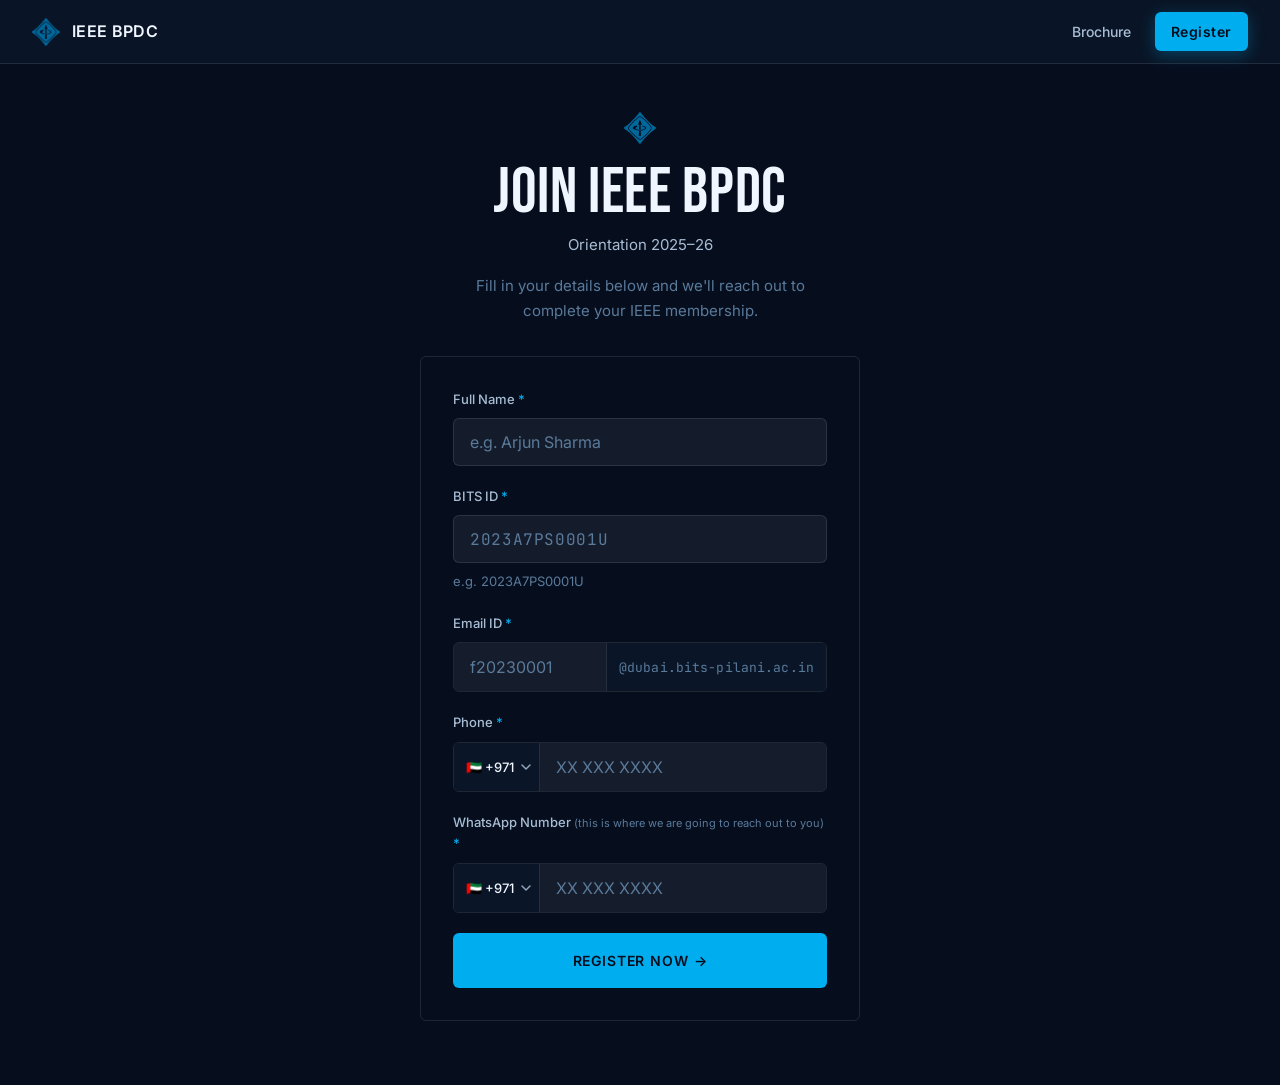
==== commit 5eaa2172: "feat(form): update Phone and WhatsApp labels, make WhatsApp mandatory" ====
--- a/register.html
+++ b/register.html
@@ -71,7 +71,7 @@
         </div>
 
         <div class="form-group">
-          <label for="phone-call-number" class="form-label">Phone (for calls) <span class="required-star">*</span></label>
+          <label for="phone-call-number" class="form-label">Phone <span class="required-star">*</span></label>
           <div class="phone-input-group">
             <select id="phone-call-code" name="phone_call_code" class="country-code-select" autocomplete="tel-country-code">
               <option value="+971" selected>🇦🇪 +971</option>
@@ -111,7 +111,7 @@
         </div>
 
         <div class="form-group">
-          <label for="phone-whatsapp-number" class="form-label">WhatsApp Number</label>
+          <label for="phone-whatsapp-number" class="form-label">WhatsApp Number <span class="label-note">(this is where we are going to reach out to you)</span> <span class="required-star">*</span></label>
           <div class="phone-input-group">
             <select id="phone-whatsapp-code" name="phone_whatsapp_code" class="country-code-select" autocomplete="tel-country-code">
               <option value="+971" selected>🇦🇪 +971</option>
@@ -145,9 +145,8 @@
               <option value="+39">🇮🇹 +39</option>
               <option value="+34">🇪🇸 +34</option>
             </select>
-            <input type="tel" id="phone-whatsapp-number" name="phone_whatsapp_number" placeholder="XX XXX XXXX" autocomplete="tel-national">
+            <input type="tel" id="phone-whatsapp-number" name="phone_whatsapp_number" placeholder="XX XXX XXXX" autocomplete="tel-national" required>
           </div>
-          <p class="form-hint">Leave blank if same as calling number</p>
           <p class="form-error" id="phone-whatsapp-number-error" role="alert" hidden></p>
         </div>
 
@@ -160,7 +159,7 @@
       <div class="success-state" id="success-state" hidden>
         <div class="success-icon" aria-hidden="true">&#10003;</div>
         <h2>You're registered!</h2>
-        <p>We'll reach out on your calling number to complete the IEEE membership process.</p>
+        <p>We'll reach out on WhatsApp to complete the IEEE membership process.</p>
         <p class="success-meta">Registered as: <strong id="success-name"></strong></p>
         <a href="brochure.html" class="btn-secondary">&larr; Back to Brochure</a>
       </div>
--- a/css/components.css
+++ b/css/components.css
@@ -77,6 +77,11 @@
   font-weight: 500;
   font-size: var(--type-body-sm);
   color: var(--color-text-secondary);
+}
+.label-note {
+  font-weight: 400;
+  color: var(--color-text-muted);
+  font-size: var(--type-body-xs);
 }
 .required-star { color: var(--color-cyan-400); }
 .form-hint {
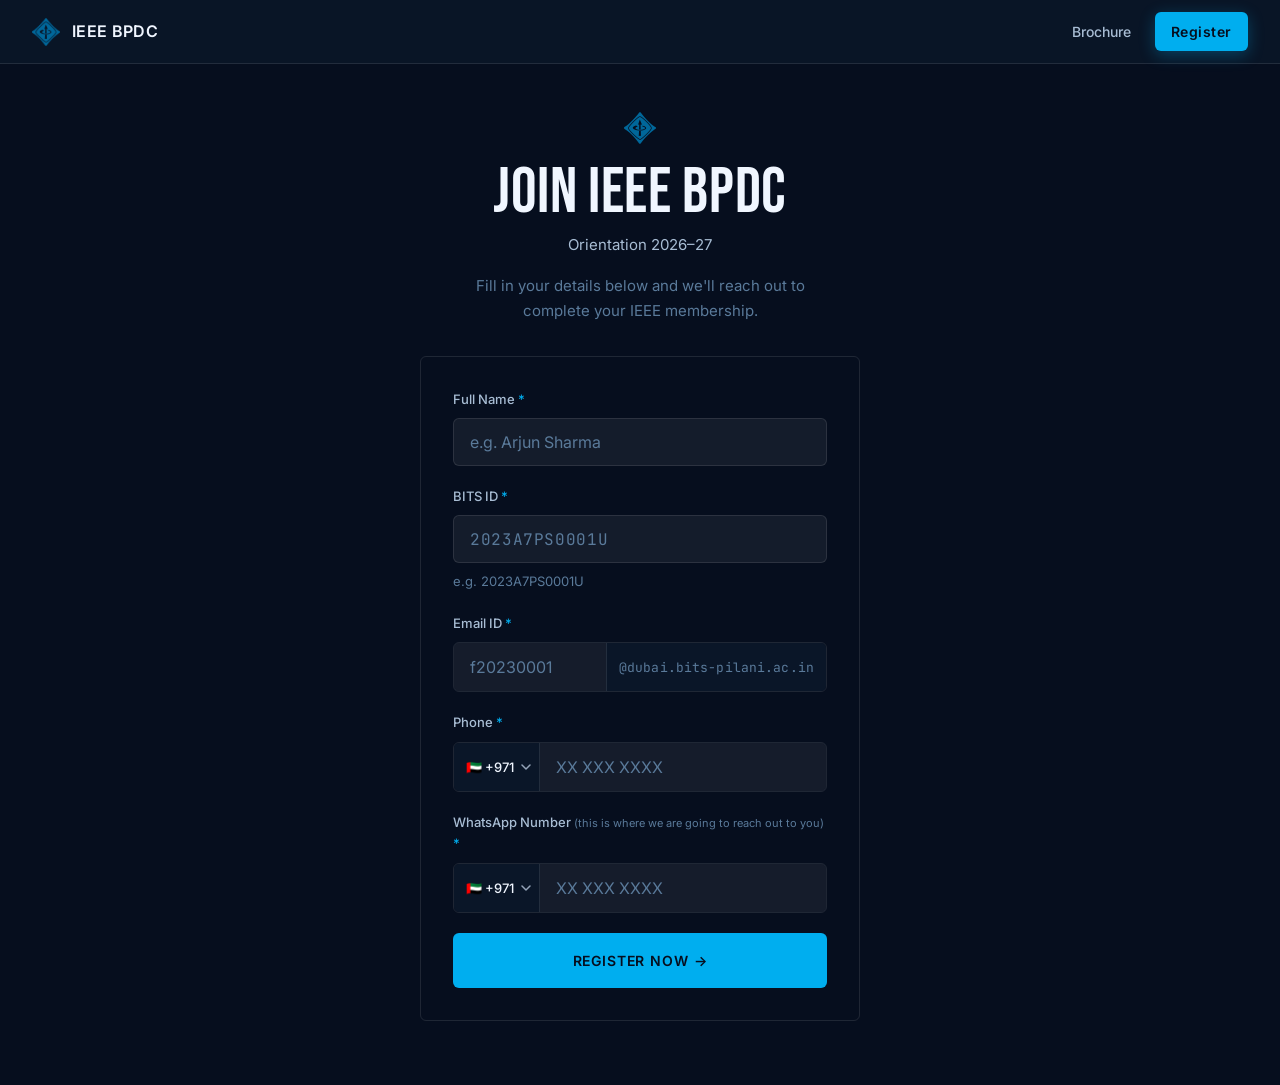
==== commit c42c2537: "Update orientation year to 2026-27" ====
--- a/register.html
+++ b/register.html
@@ -40,7 +40,7 @@
     <div class="register-header">
       <img class="ieee-mark" src="assets/brand/ieee-icon.png" alt="IEEE logo" width="512" height="512">
       <h1>Join IEEE BPDC</h1>
-      <p class="register-meta">Orientation 2025&ndash;26</p>
+      <p class="register-meta">Orientation 2026&ndash;27</p>
       <p class="register-sub">Fill in your details below and we'll reach out to complete your IEEE membership.</p>
     </div>
 
